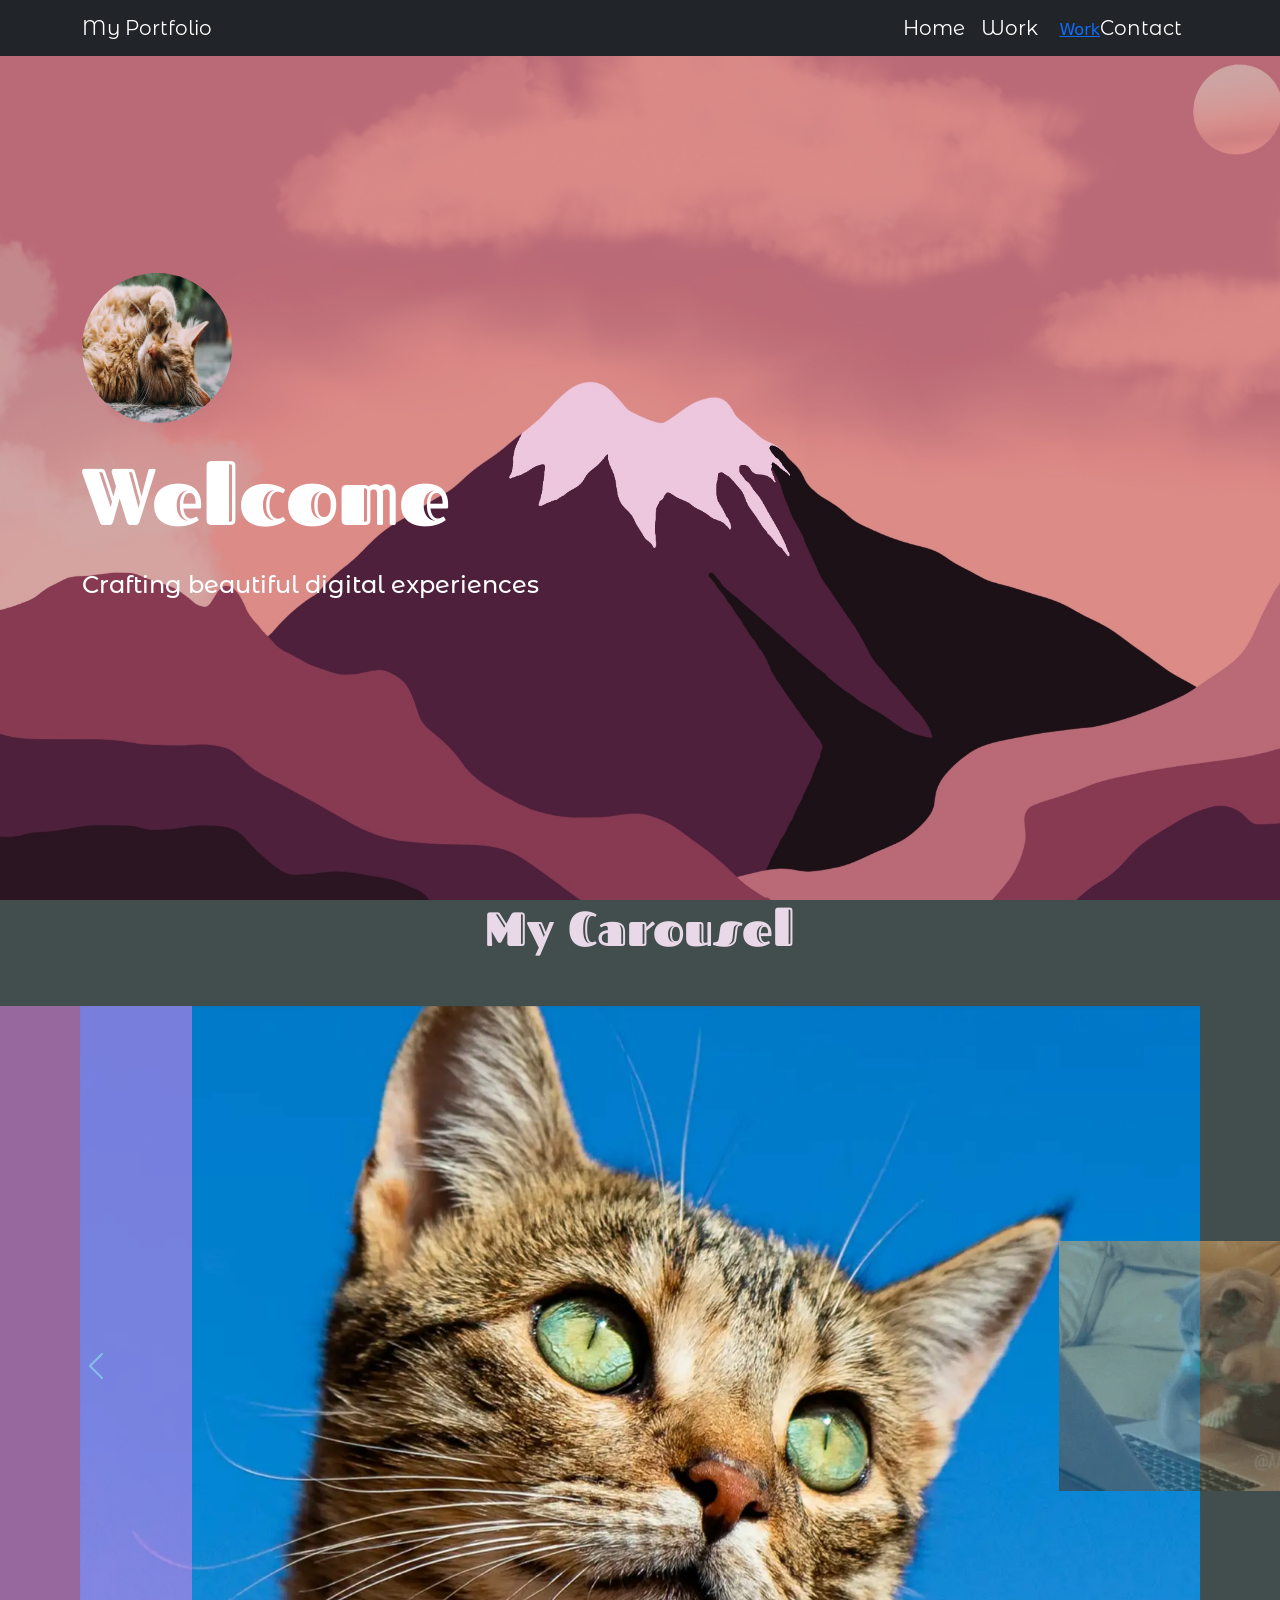
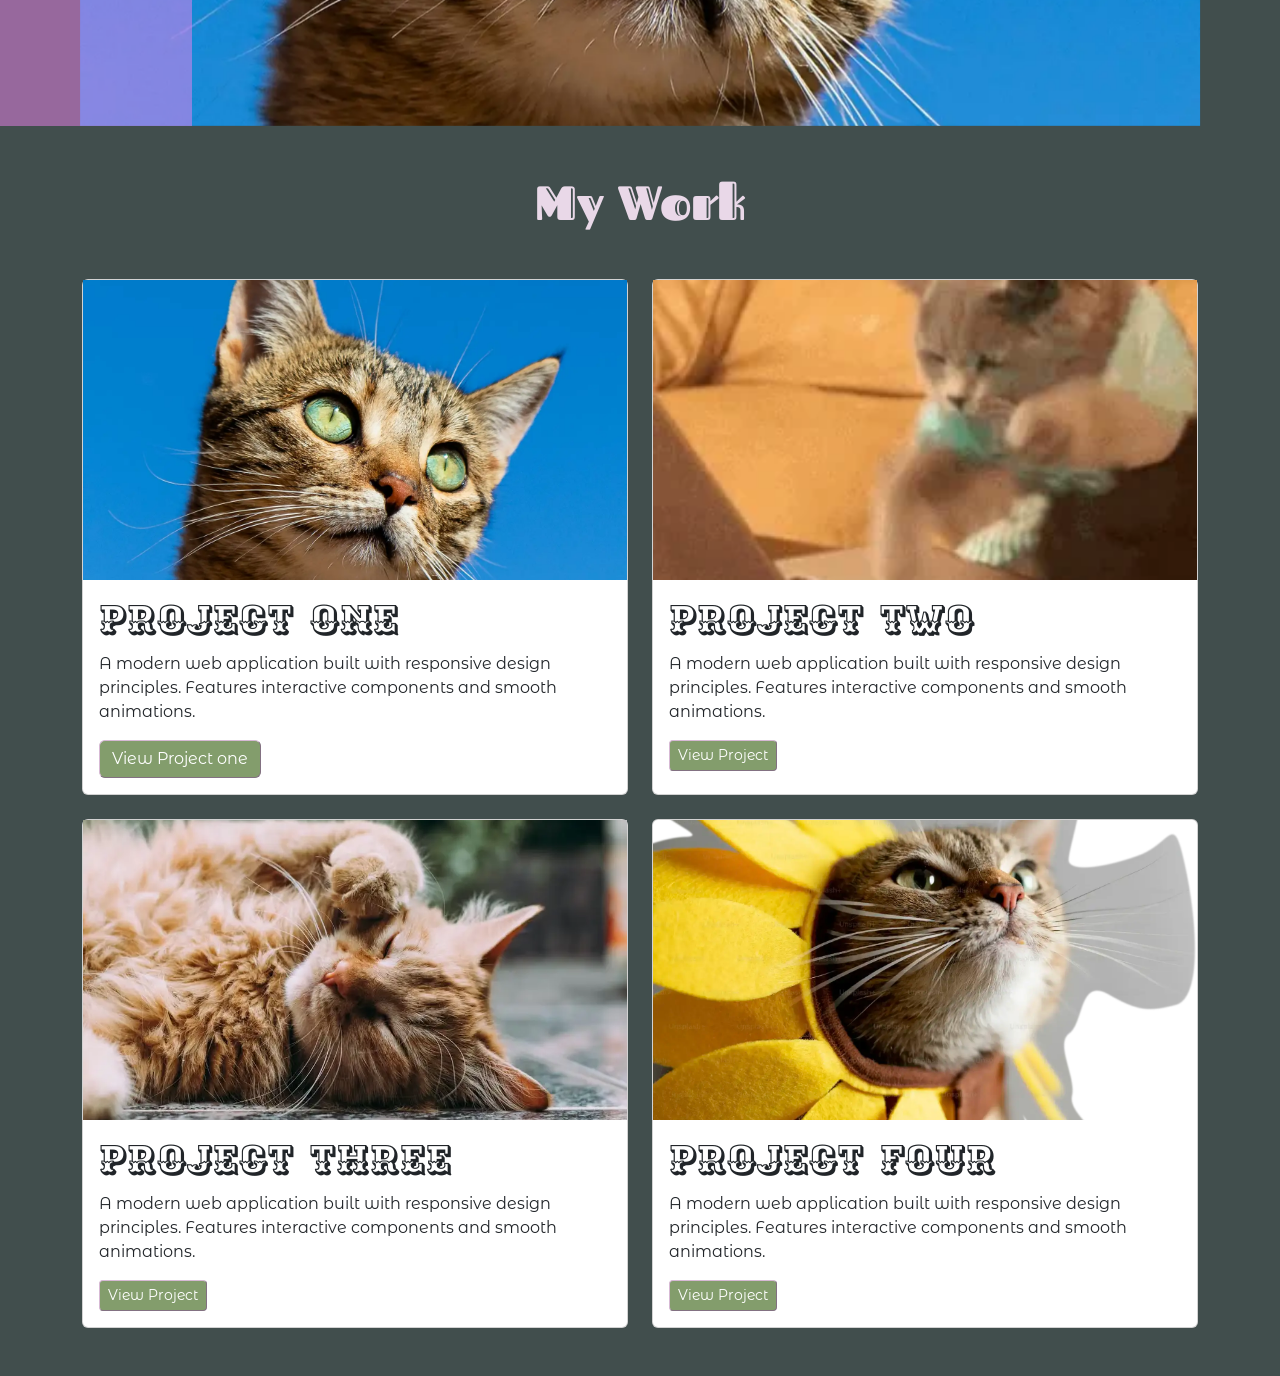
==== index.html @ eaf5d54d "rename index" ====
<!doctype html>
<html lang="en">
  <head>
    <link
      rel="stylesheet"
      href="https://cdnjs.cloudflare.com/ajax/libs/animate.css/4.1.1/animate.min.css"
    />

    <meta name="viewport" content="width=device-width, initial-scale=1" />

    <title>Ali Ross Portfolio</title>

    <link
      href="https://cdn.jsdelivr.net/npm/bootstrap@5.3.8/dist/css/bootstrap.min.css"
      rel="stylesheet"
      integrity="sha384-sRIl4kxILFvY47J16cr9ZwB07vP4J8+LH7qKQnuqkuIAvNWLzeN8tE5YBujZqJLB"
      crossorigin="anonymous"
    />

    <link href="./styles/style.css" rel="stylesheet" />
  </head>

  <body>
    <!-- Navigation -->
    <nav class="navbar navbar-expand-lg navbar-dark bg-dark fixed-top">
      <div class="container">
        <a class="navbar-brand" href="#">My Portfolio</a>
        <div class="collapse navbar-collapse" id="navbarNav">
          <ul class="navbar-nav ms-auto">
            <li class="nav-item">
              <a class="navbar-brand" href="#hero">Home</a>
            </li>
            <li class="nav-item">
              <a class="navbar-brand" href="#work">Work</a>
              <a href="work.html">Work</a>
            </li>
            <li class="nav-item">
              <a class="navbar-brand" href="#contact">Contact</a>
            </li>
          </ul>
        </div>
      </div>
    </nav>

    <!-- Hero Section -->
    <section id="hero" class="hero-section">
      <!-- <style>
        body {
          background-image: url("images/mtnmock.jpeg");
          background-size: 100% ;
          background-position: center;
          background-repeat: no-repeat;
        }
      </style> -->
      <div class="container h-100 d-flex align-items-center">
        <div class="text-right text-white">
               <img src="images/orangecat.webp" class="rounded-circle mb-4" width="150" height="150" />

          <h1 class="display-1 fw-bold mb-4">Welcome</h1>
          <p class="lead mb-4">Crafting beautiful digital experiences</p>
        </div>
      </div>
  
    </section>

    <section class="carousel" class="py-5>
<div class="container">
        <h2 class="text-center mb-5 display-5">My Carousel</h2>
        <div id="catCarousel" class="carousel slide">
    <div class="carousel-inner">
        <div class="carousel-item active">
            <img src="images/bluecat.webp">
        </div>
        <div class="carousel-item">
            <img src="images/catfriend.webp">
        </div>
        <div class="carousel-item">
            <img src="images/catkeyboard.webp">
        </div>
        <div class="carousel-item">
            <img src="images/sunflowercat.webp">
        </div>
        <div class="carousel-item">
            <img src="images/orangecat.webp">
        </div>
    </div>
    <button class="carousel-control-prev" type="button" data-bs-target="#catCarousel" data-bs-slide="prev">
        <span class="carousel-control-prev-icon" aria-hidden="true"></span>
    </button>
    <button class="carousel-control-next" type="button" data-bs-target="#catCarousel" data-bs-slide="next">
        <img src="images/catkeyboard.webp">
    </button>
</div>




</div>
    </section>

    <!-- Work Section -->
    <section id="work" class="py-5 sans-serif">
      <div class="container">
        <h2 class="text-center mb-5 display-5">My Work</h2>
        <div class="row g-4">
          <!-- Work 1 -->
          <div class="col-md-6">
            <div class="card h-100 work-card">
              <img src="images/bluecat.webp" />
              <div class="card-body">
                <h5 class="card-title">Project One</h5>
                <p class="card-text">
                  A modern web application built with responsive design
                  principles. Features interactive components and smooth
                  animations.
                </p>
                <button
                  type="button"
                  class="btn btn-primary"
                  data-bs-toggle="modal"
                  data-bs-target="#projoneDetails"
                >
                  View Project one
                </button>
              </div>
            </div>
          </div>

          <!-- Work 2 -->

          <div class="col-md-6">
            <div class="card h-100 work-card">
              <img src="images/catkeyboard.webp" />
              <div class="card-body">
                <h5 class="card-title">Project Two</h5>
                <p class="card-text">
                  A modern web application built with responsive design
                  principles. Features interactive components and smooth
                  animations.
                </p>
                <a href="#" class="btn btn-sm btn-primary">View Project</a>
              </div>
            </div>
          </div>

          <!-- Work 3 -->
          <div class="col-md-6">
            <div class="card h-100 work-card">
              <img src="images/orangecat.webp" />
              <div class="card-body">
                <h5 class="card-title">Project Three</h5>
                <p class="card-text">
                  A modern web application built with responsive design
                  principles. Features interactive components and smooth
                  animations.
                </p>
                <a href="#" class="btn btn-sm btn-primary">View Project</a>
              </div>
            </div>
          </div>

          <!-- Work 4 -->
          <div class="col-md-6">
            <div class="card h-100 work-card">
              <img src="images/sunflowercat.webp" />
              <div class="card-body">
                <h5 class="card-title">Project Four</h5>
                <p class="card-text">
                  A modern web application built with responsive design
                  principles. Features interactive components and smooth
                  animations.
                </p>
                <a href="#" class="btn btn-sm btn-primary">View Project</a>
              </div>
            </div>
          </div>
        </div>
      </div>

      <!-- Project One Details -->
      <div
        class="modal fade"
        id="projoneDetails"
        tabindex="-1"
        aria-labelledby="exampleModalLabel"
        aria-hidden="true"
      >
        <div class="modal-dialog modal-fullscreen">
          <div class="modal-content">
            <div class="modal-header">
              <h1 class="modal-title fs-5" id="exampleModalLabel">
                Modal title
              </h1>
              <button
                type="button"
                class="btn-close"
                data-bs-dismiss="modal"
                aria-label="Close"
              ></button>
            </div>
            <div class="modal-body">
              <div class="container">
                <div class="row">
                  <div class="col-md-3>"
                    <h2> Project one details page </h2>
                </div>
                <div class="col-md-9">
                  <img src="iamges/bluecat.webp">
                  </div>
                </div>
              </div>


            </div>
            <div class="modal-footer">
              <button
                type="button"
                class="btn btn-secondary"
                data-bs-dismiss="modal"
              >
                Close
              </button>
            </div>
          </div>
        </div>
      </div>
    </section>

    <script
      src="https://cdn.jsdelivr.net/npm/bootstrap@5.3.8/dist/js/bootstrap.bundle.min.js"
      integrity="sha384-FKyoEForCGlyvwx9Hj09JcYn3nv7wiPVlz7YYwJrWVcXK/BmnVDxM+D2scQbITxI"
      crossorigin="anonymous"
    ></script>
  </body>

</html>
---- styles/style.css ----
@import url("https://fonts.googleapis.com/css2?family=Ewert&display=swap");
@import url("https://fonts.googleapis.com/css2?family=Ewert&family=Fascinate+Inline&display=swap");
@import url("https://fonts.googleapis.com/css2?family=Chiron+GoRound+TC:wght@200..900&family=Ewert&family=Fascinate+Inline&display=swap");
@import url("https://fonts.googleapis.com/css2?family=Chiron+GoRound+TC:wght@200..900&family=Ewert&family=Fascinate+Inline&family=Montserrat+Alternates:ital,wght@0,100;0,200;0,300;0,400;0,500;0,600;0,700;0,800;0,900;1,100;1,200;1,300;1,400;1,500;1,600;1,700;1,800;1,900&display=swap");

/*#4D4861 #605770 #9E7682 #EBF2FA ; 1 white, 2 purple, 1 orange */
/* #343E3D #6F8576 #C6E7D2 #ADA7C9 #D7B9D5 ; 3 green d->l and 2 lilac  #d2b1d0*/

:root {
  --bg-color: #414e4d;
  --text-color: #e9d8e8;
  --highlight-color-one: #839d6c;
  --highlight-color-two: #414e4d;
  --highlight-color-three: #212830;
}

body {
  background-color: var(--bg-color);
  color: var(--text-color);

  /* background-image: url("../images/mtnmock.jpeg"); */
  background-size: 100%;
  background-position: center;
  background-repeat: no-repeat;
}

.navbar-brand {
  font-family: "Montserrat Alternates", sans-serif;
  font-weight: 400;
  font-style: normal;
}

html {
  scroll-behavior: smooth;
}

/* Hero Section */
.hero-section {
  background-image: url("../images/mtnmock.jpeg");

  background-size: cover;
  background-position: center;

  height: 100vh;
  display: flex;
  align-items: right;
  justify-content: flex-start;
  color: black;
}

.hero-section h1 {
  font-weight: 700;
  font-family: "Fascinate Inline", system-ui;
}

h3,
h4,
h5 {
  font-family: "Ewert", cursive;
}

.hero-section .lead {
  font-size: 1.5rem;
  font-family: "Montserrat Alternates", sans-serif;
  font-weight: 500;
  font-style: normal;
}

.carousel-inner img {
  width: 100%;
  aspect-ratio: 16/9;
  object-fit: cover;
  padding-right: 5em;
  padding-left: 5em;
}
.carousel-control-prev {
  background-color: violet;
}

/* Work section */
h2 {
  color: (var(--text-color));
  font-family: "Fascinate Inline", system-ui;
  font-weight: 700;
}
.work-card img {
  height: 300px;
  object-fit: cover;
  border-radius: 0;
}
.work-card {
  font-family: "Montserrat Alternates", sans-serif;
  font-weight: 400;
  font-style: normal;
}
.card-title {
  font-size: 2.5rem;
}

.btn {
  background-color: var(--highlight-color-one);
  border-style: outset;
  border-color: #d7b9d5;
}

.btn:hover {
  background-color: var(--bg-color);
  color: var(--text-color);
}

.modal-body img {
  width: 100%;
}

.parallax {
  height: 100vh;
  width: 100%;
  background-image: url("../images/mtnmock.jpeg");
  background-repeat: no-repeat;
  background-size: cover;
  background-position: center;
  display: flex;
  justify-content: center;
  align-items: center;
  background-attachment: fixed;
  scroll-snap-align: start;
}

.parallax:nth-child(2) {
  background-image: url("../images/mtn2.jpg");
}
.parallax:nth-child(3) {
  background-image: url("../images/mtnmock.jpeg");
}

.content {
  color: var(--text-color);
  font-family: "Fascinate Inline", system-ui;
  font-size: 3rem;
  font-weight: 700;
  text-align: center;
}
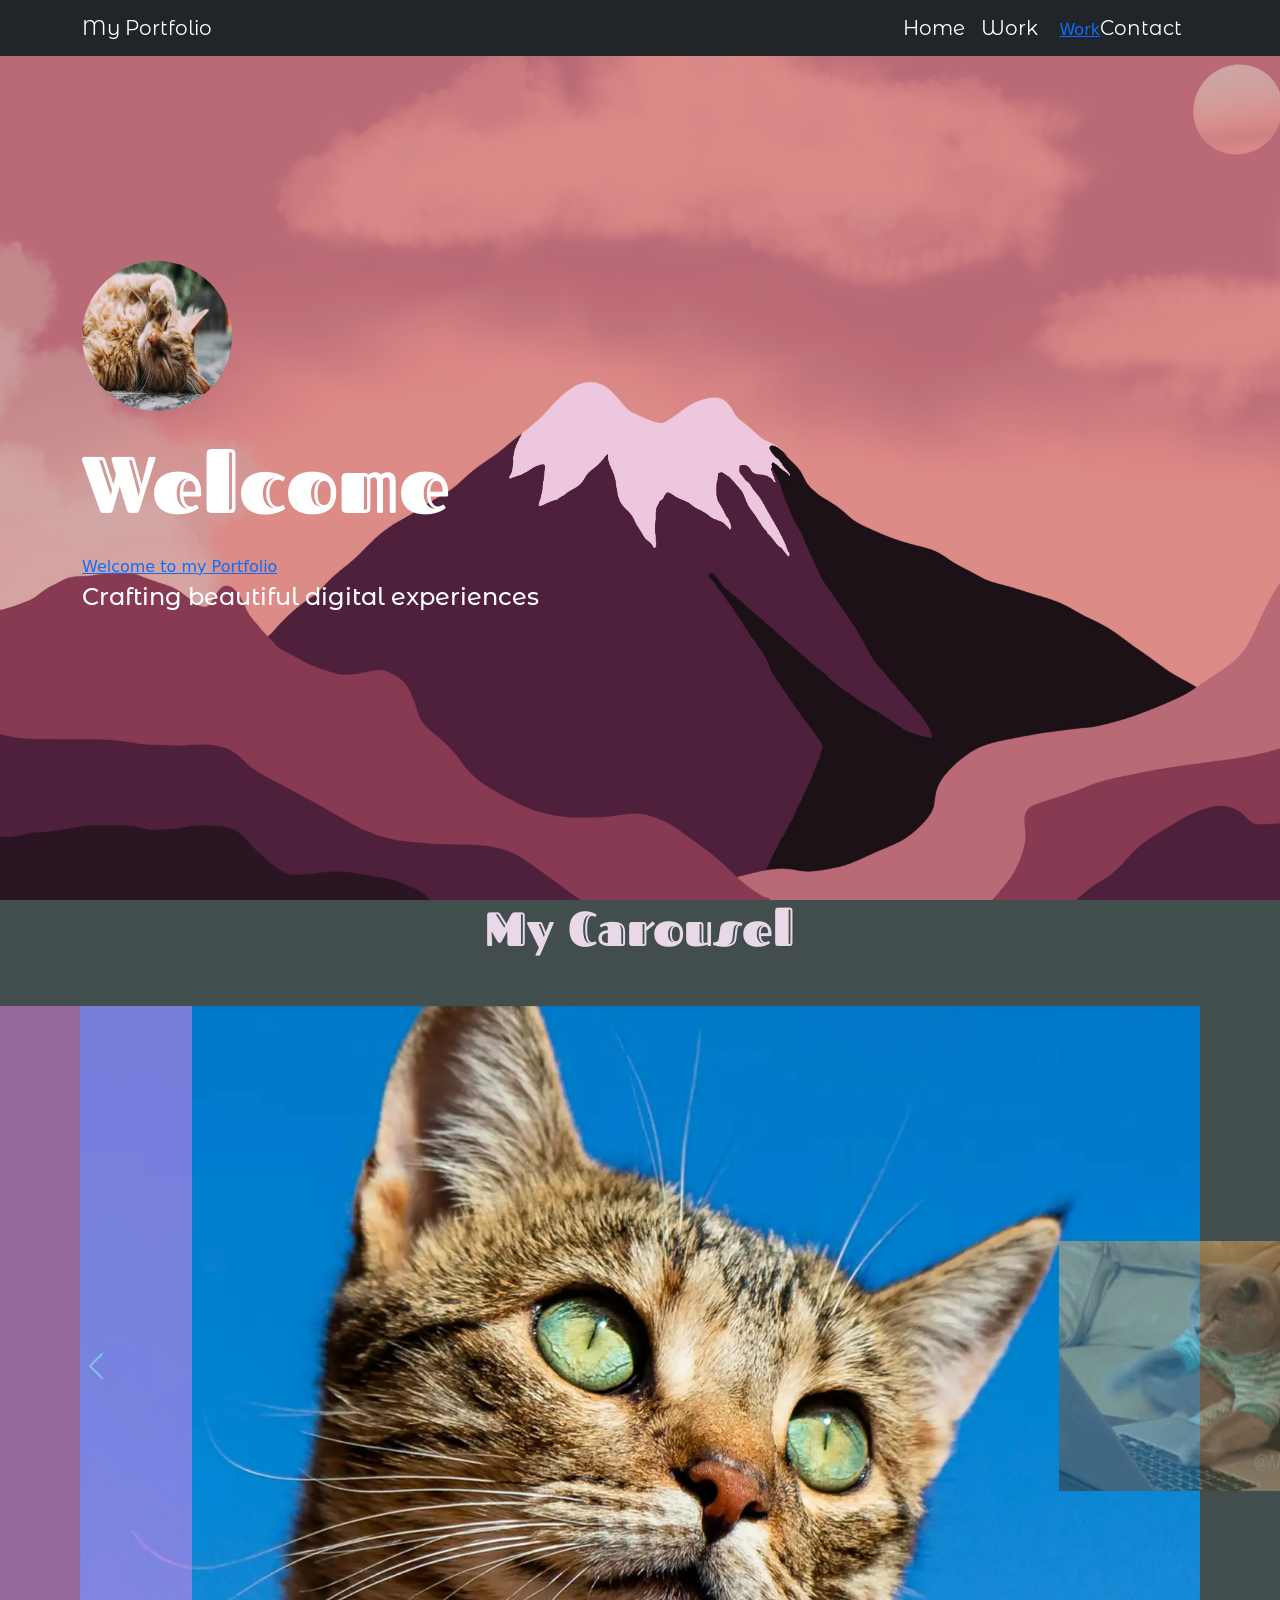
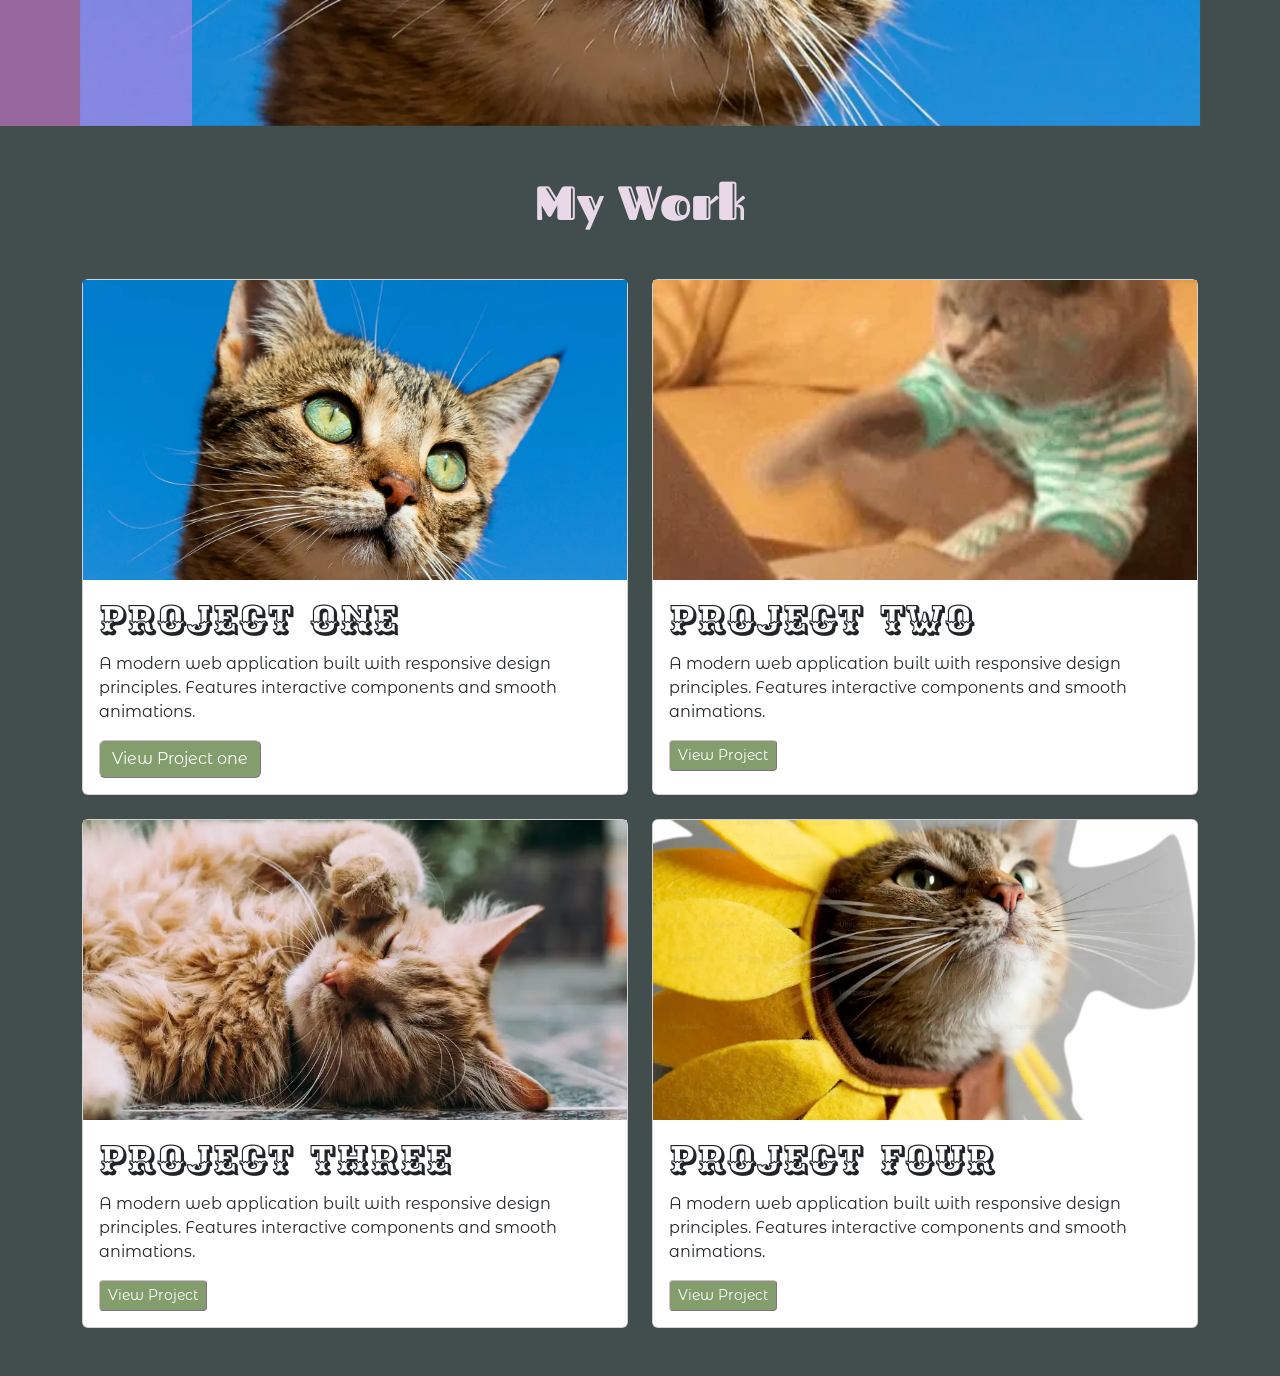
==== commit a3950c7d: "added example link page" ====
--- a/index.html
+++ b/index.html
@@ -57,6 +57,7 @@
                <img src="images/orangecat.webp" class="rounded-circle mb-4" width="150" height="150" />
 
           <h1 class="display-1 fw-bold mb-4">Welcome</h1>
+          <a href="examplelink.html"> Welcome to my Portfolio</a>
           <p class="lead mb-4">Crafting beautiful digital experiences</p>
         </div>
       </div>
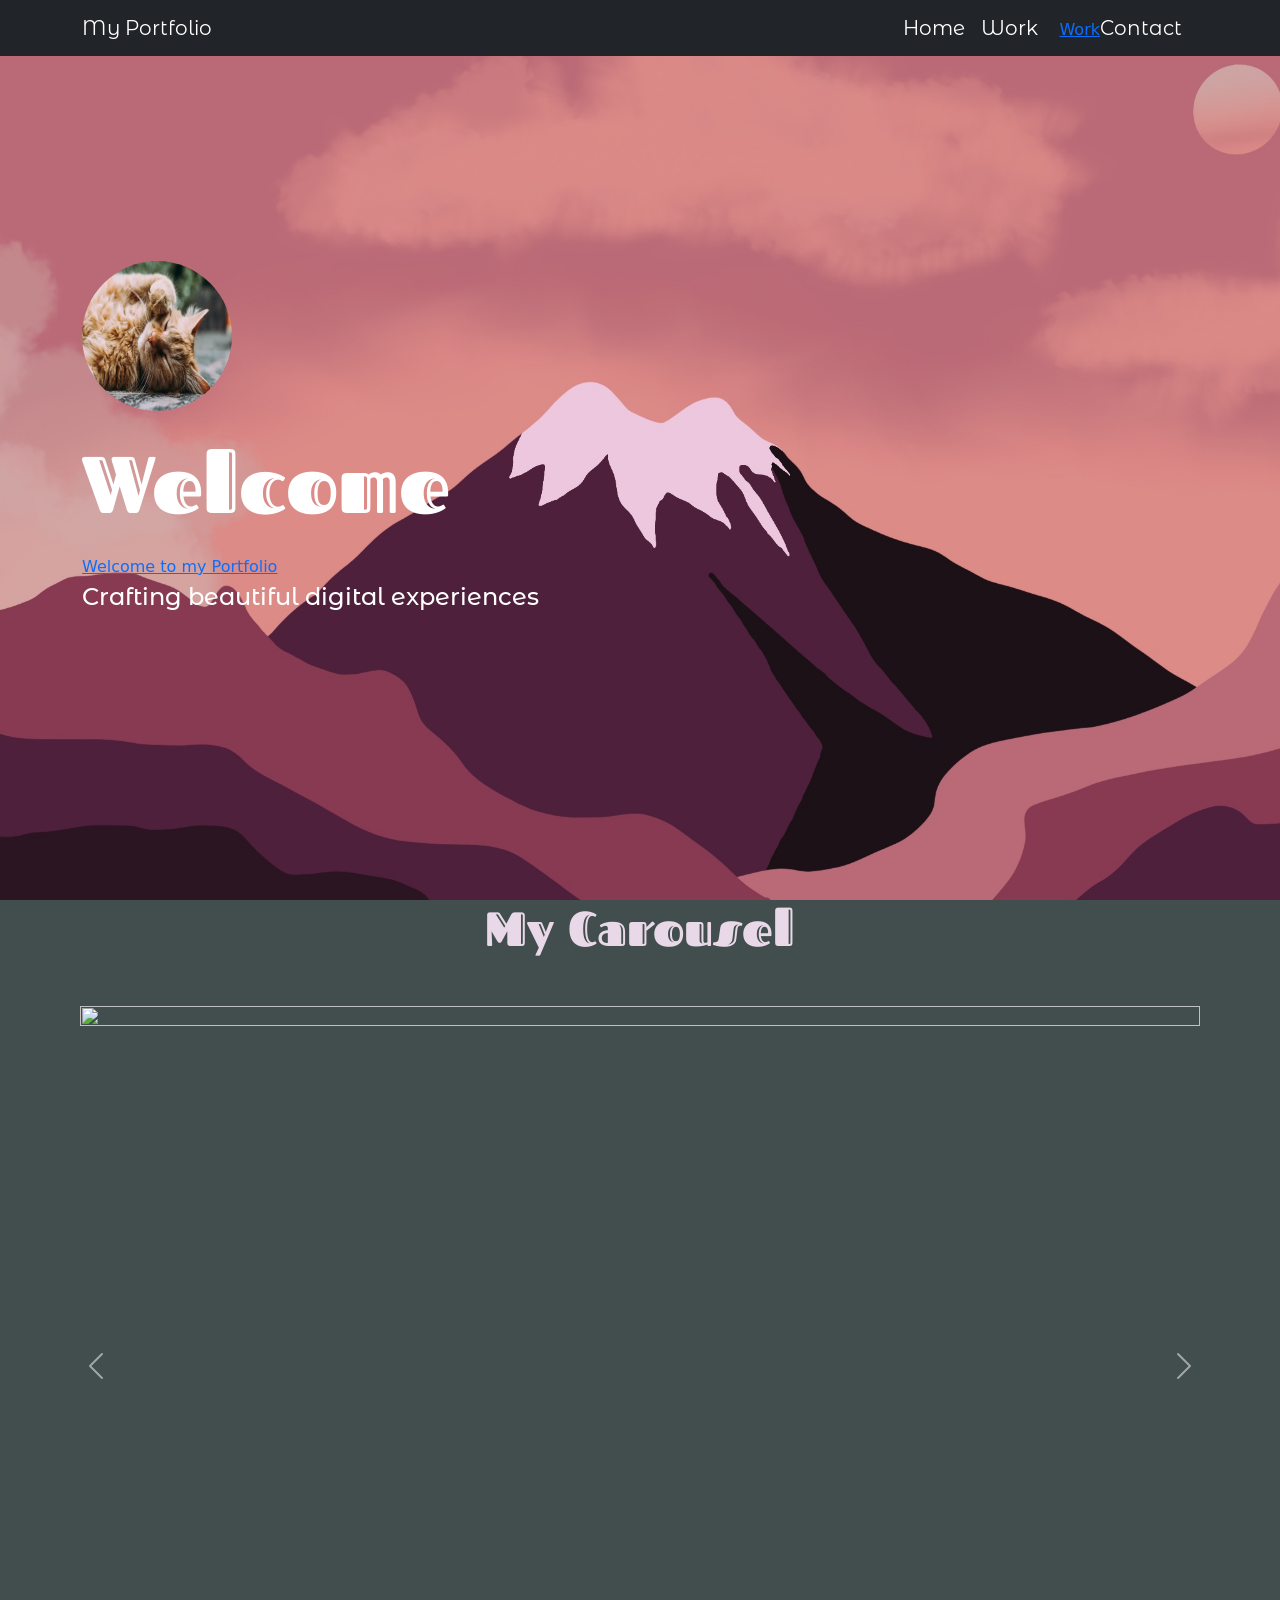
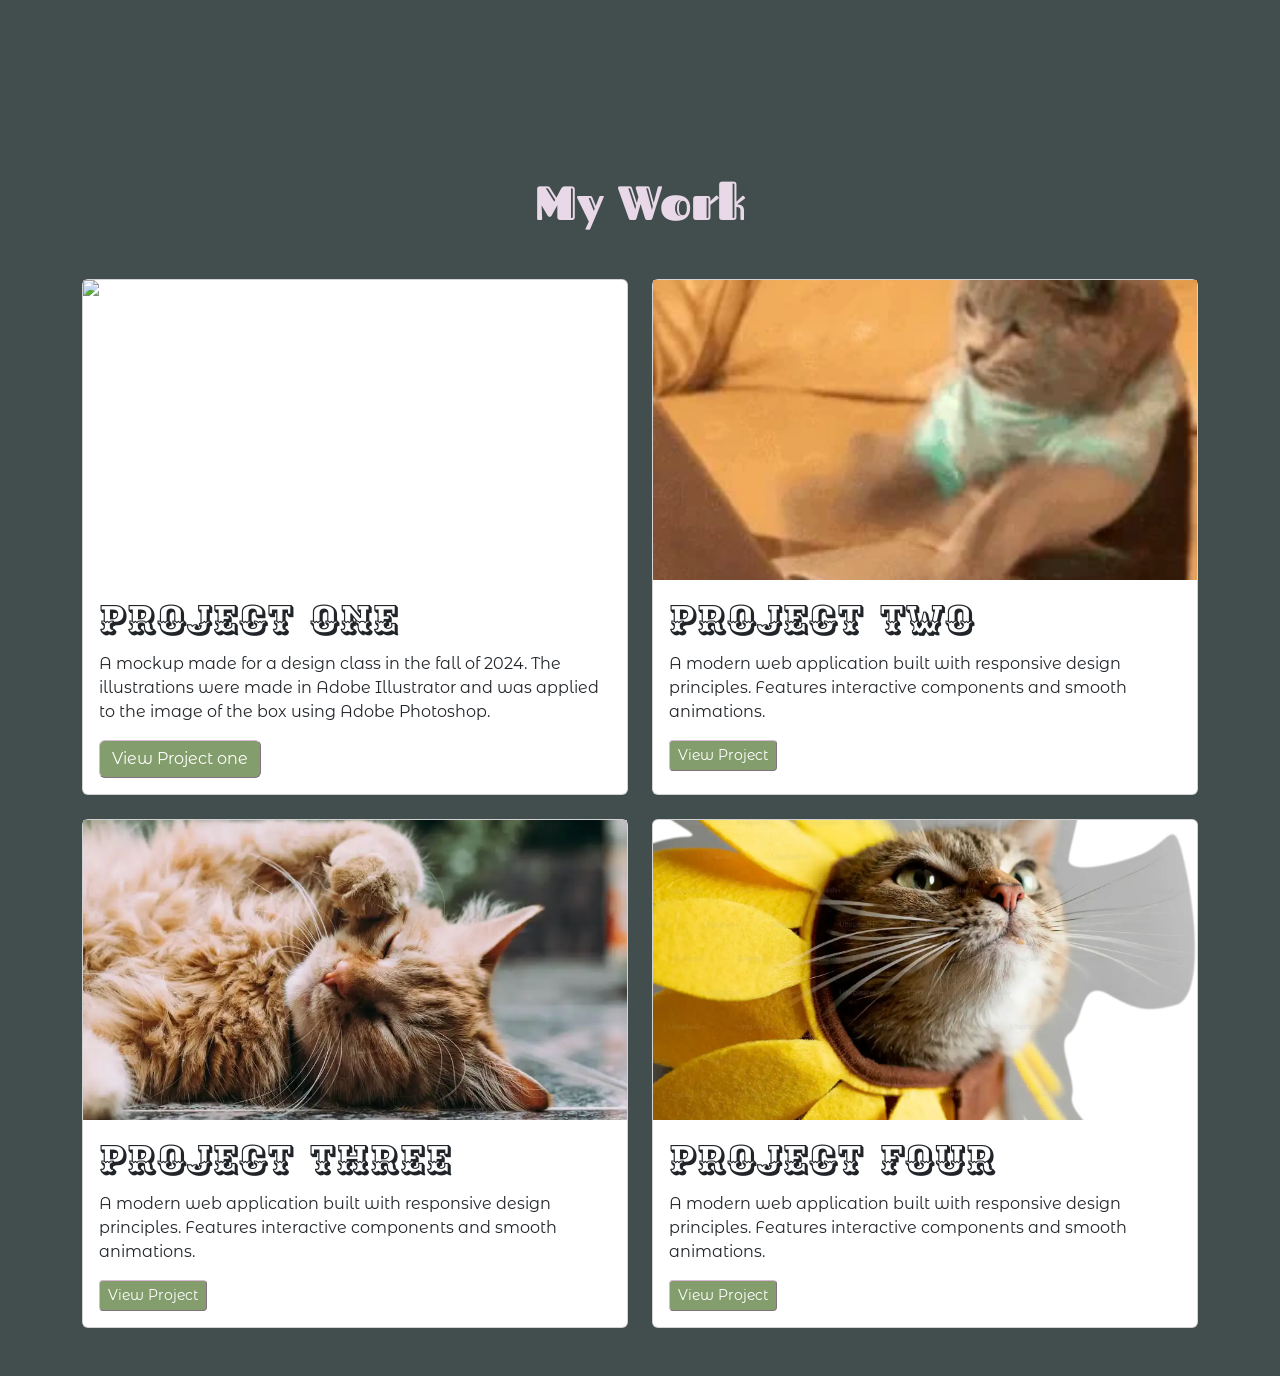
==== commit 148d1666: "added images ico, my work + description" ====
--- a/index.html
+++ b/index.html
@@ -9,6 +9,13 @@
     <meta name="viewport" content="width=device-width, initial-scale=1" />
 
     <title>Ali Ross Portfolio</title>
+    <!-- Descriptions should be between 120-160 characters. It should have some keywords that describe you and your work. Unlike the title, this description can be the same across all portfolio site pages. If you like, you can also adjust to each individual page. -->
+    <meta name="description" content="A content creator .............">
+    <!-- image that pops up when your share -->
+    <meta property="og:image" content="https://aliross20.github.io/images/bluecat.webp">
+    <!-- image that is on the tab (.ico) -->
+    <link rel="icon" href="images/mountain_1.png" type="image/x-icon">
+  
 
     <link
       href="https://cdn.jsdelivr.net/npm/bootstrap@5.3.8/dist/css/bootstrap.min.css"
@@ -67,10 +74,10 @@
     <section class="carousel" class="py-5>
 <div class="container">
         <h2 class="text-center mb-5 display-5">My Carousel</h2>
-        <div id="catCarousel" class="carousel slide">
+        <div id="myCarousel" class="carousel slide">
     <div class="carousel-inner">
         <div class="carousel-item active">
-            <img src="images/bluecat.webp">
+            <img src="images/ProductBox.png">
         </div>
         <div class="carousel-item">
             <img src="images/catfriend.webp">
@@ -85,11 +92,11 @@
             <img src="images/orangecat.webp">
         </div>
     </div>
-    <button class="carousel-control-prev" type="button" data-bs-target="#catCarousel" data-bs-slide="prev">
+    <button class="carousel-control-prev" type="button" data-bs-target="#myCarousel" data-bs-slide="prev">
         <span class="carousel-control-prev-icon" aria-hidden="true"></span>
     </button>
-    <button class="carousel-control-next" type="button" data-bs-target="#catCarousel" data-bs-slide="next">
-        <img src="images/catkeyboard.webp">
+    <button class="carousel-control-next" type="button" data-bs-target="#myCarousel" data-bs-slide="next">
+        <span class="carousel-control-next-icon" aria-hidden="true"></span>
     </button>
 </div>
 
@@ -107,13 +114,11 @@
           <!-- Work 1 -->
           <div class="col-md-6">
             <div class="card h-100 work-card">
-              <img src="images/bluecat.webp" />
+              <img src="images/ProductBox.png" />
               <div class="card-body">
                 <h5 class="card-title">Project One</h5>
                 <p class="card-text">
-                  A modern web application built with responsive design
-                  principles. Features interactive components and smooth
-                  animations.
+                 A mockup made for a design class in the fall of 2024. The illustrations were made in Adobe Illustrator and was applied to the image of the box using Adobe Photoshop.
                 </p>
                 <button
                   type="button"
@@ -233,5 +238,10 @@
       crossorigin="anonymous"
     ></script>
   </body>
+   <footer>
+	<div class="container-fluid">
+		<!-- footer content goes in here -->
+	</div>
+</footer>
 
 </html>
--- a/styles/style.css
+++ b/styles/style.css
@@ -66,6 +66,7 @@
   font-style: normal;
 }
 
+/* Carousel */
 .carousel-inner img {
   width: 100%;
   aspect-ratio: 16/9;
@@ -74,7 +75,7 @@
   padding-left: 5em;
 }
 .carousel-control-prev {
-  background-color: violet;
+  color: #839d6c;
 }
 
 /* Work section */
@@ -112,6 +113,7 @@
   width: 100%;
 }
 
+/* parallax attempt (work page) */
 .parallax {
   height: 100vh;
   width: 100%;
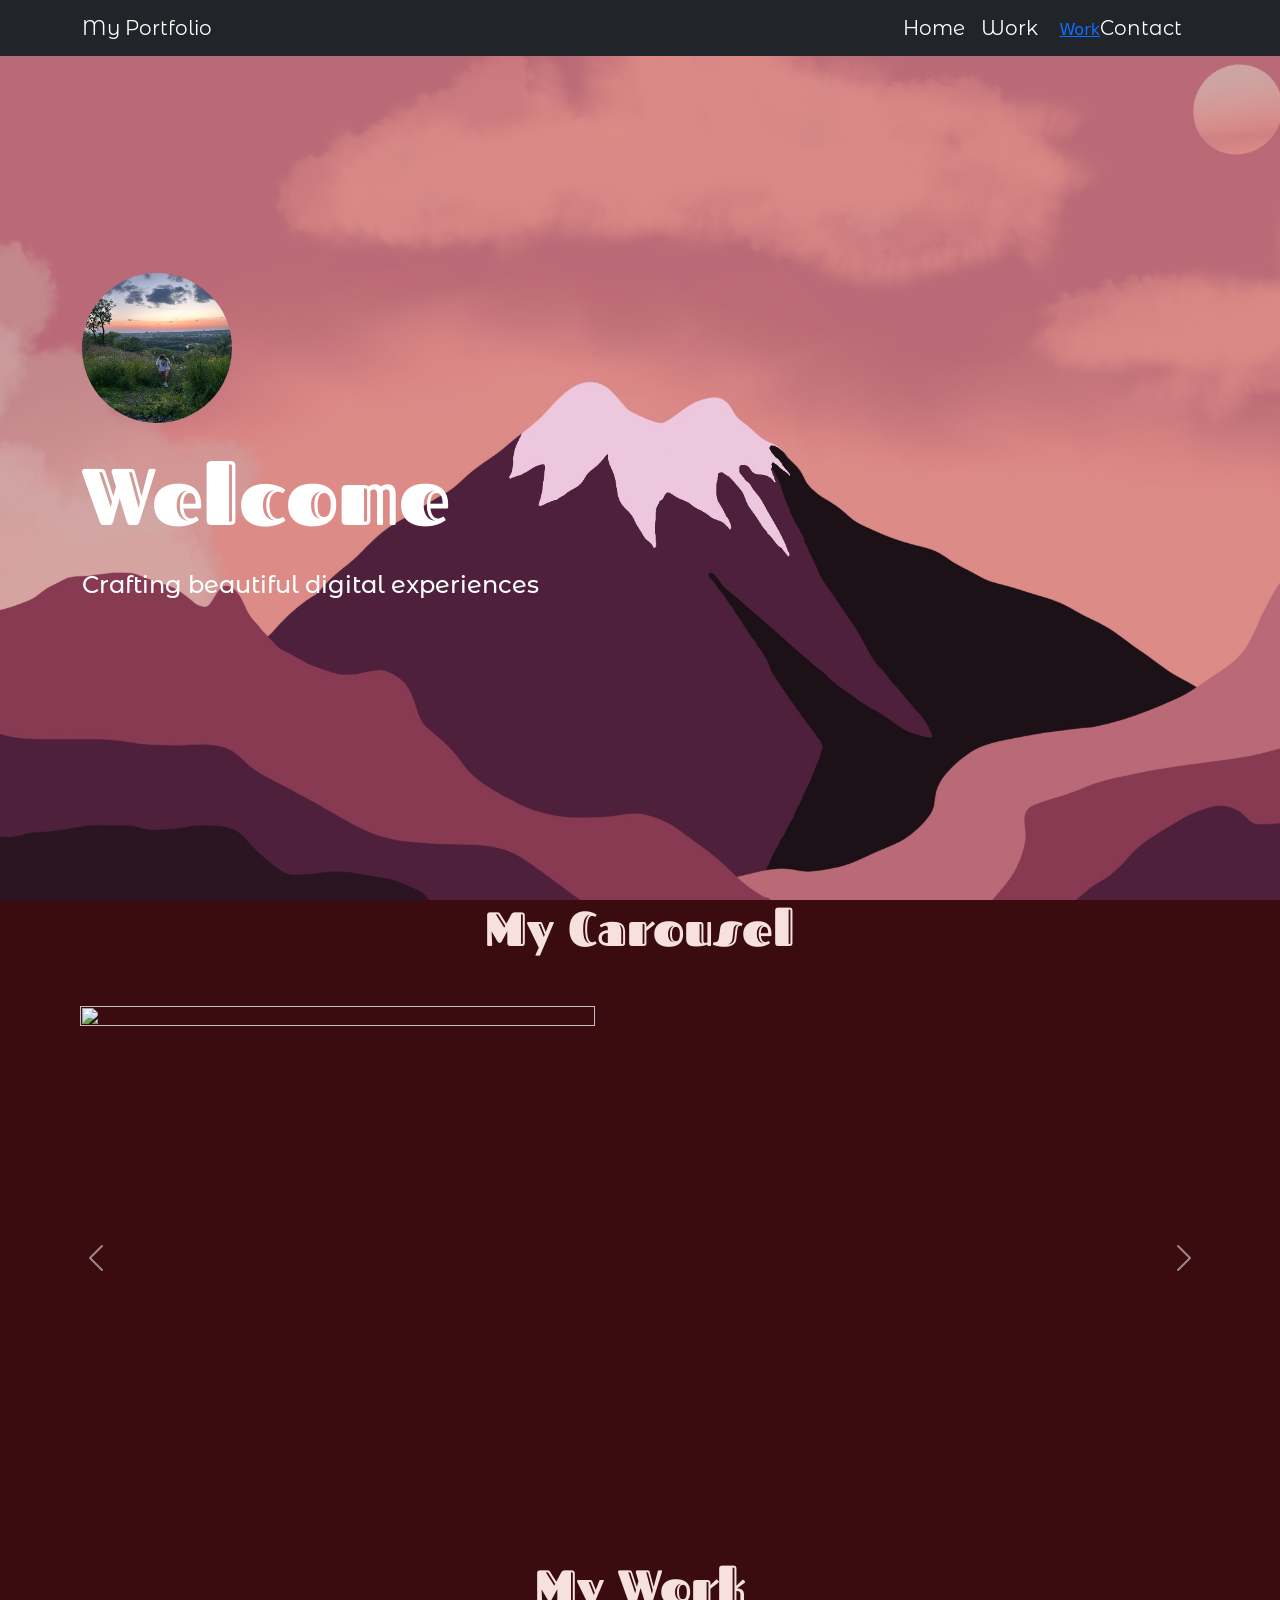
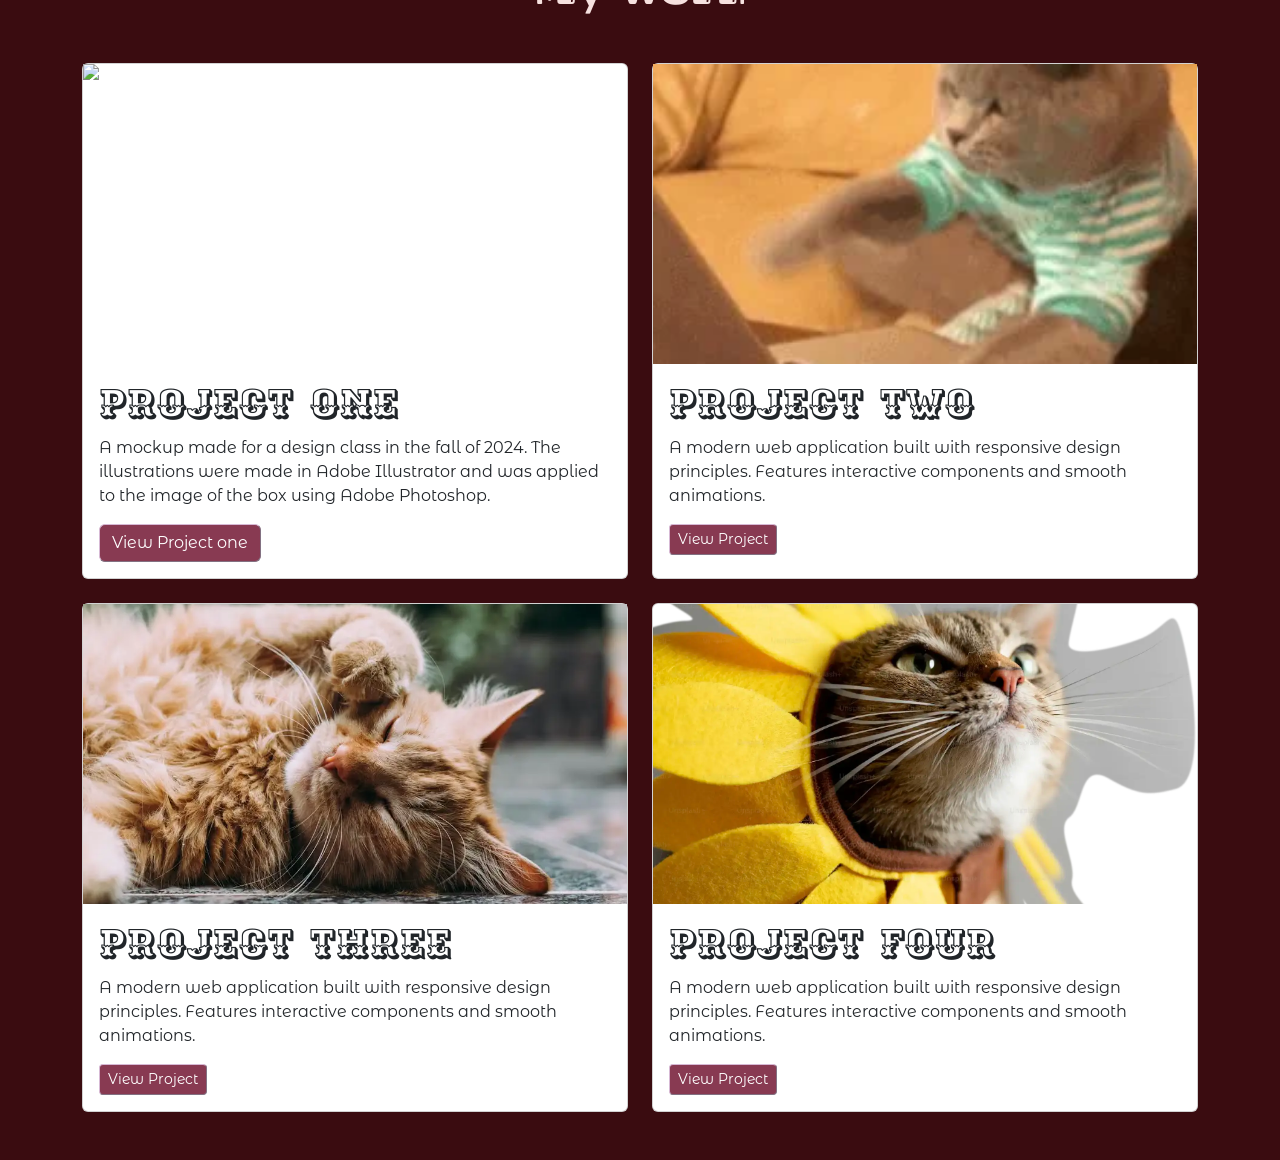
==== commit 1c8b9065: "image updates" ====
--- a/index.html
+++ b/index.html
@@ -12,9 +12,9 @@
     <!-- Descriptions should be between 120-160 characters. It should have some keywords that describe you and your work. Unlike the title, this description can be the same across all portfolio site pages. If you like, you can also adjust to each individual page. -->
     <meta name="description" content="A content creator .............">
     <!-- image that pops up when your share -->
-    <meta property="og:image" content="https://aliross20.github.io/images/bluecat.webp">
+    <meta property="og:image" content="https://aliross20.github.io/images/mtnmock.jpeg">
     <!-- image that is on the tab (.ico) -->
-    <link rel="icon" href="images/mountain_1.png" type="image/x-icon">
+    <link rel="icon" href="images/mountain-logo.png" type="image/x-icon">
   
 
     <link
@@ -28,7 +28,7 @@
   </head>
 
   <body>
-    <!-- Navigation -->
+                                                  <!-- Navigation -->
     <nav class="navbar navbar-expand-lg navbar-dark bg-dark fixed-top">
       <div class="container">
         <a class="navbar-brand" href="#">My Portfolio</a>
@@ -49,28 +49,24 @@
       </div>
     </nav>
 
-    <!-- Hero Section -->
+                                                  <!-- Hero Section -->
     <section id="hero" class="hero-section">
-      <!-- <style>
-        body {
-          background-image: url("images/mtnmock.jpeg");
-          background-size: 100% ;
-          background-position: center;
-          background-repeat: no-repeat;
-        }
-      </style> -->
+
+
       <div class="container h-100 d-flex align-items-center">
         <div class="text-right text-white">
-               <img src="images/orangecat.webp" class="rounded-circle mb-4" width="150" height="150" />
+               <img src="images/me1.JPG" class="rounded-circle mb-4" width="150" height="150" />
 
           <h1 class="display-1 fw-bold mb-4">Welcome</h1>
-          <a href="examplelink.html"> Welcome to my Portfolio</a>
+          <!-- <a href="examplelink.html"> Welcome to my Portfolio</a> -->
           <p class="lead mb-4">Crafting beautiful digital experiences</p>
         </div>
       </div>
   
     </section>
 
+
+                                                   <!-- Carousel -->
     <section class="carousel" class="py-5>
 <div class="container">
         <h2 class="text-center mb-5 display-5">My Carousel</h2>
@@ -99,14 +95,12 @@
         <span class="carousel-control-next-icon" aria-hidden="true"></span>
     </button>
 </div>
-
-
-
-
 </div>
     </section>
 
-    <!-- Work Section -->
+
+
+                                                  <!-- Work Section -->
     <section id="work" class="py-5 sans-serif">
       <div class="container">
         <h2 class="text-center mb-5 display-5">My Work</h2>
@@ -132,7 +126,7 @@
             </div>
           </div>
 
-          <!-- Work 2 -->
+                                                  <!-- Work 2 -->
 
           <div class="col-md-6">
             <div class="card h-100 work-card">
@@ -149,7 +143,7 @@
             </div>
           </div>
 
-          <!-- Work 3 -->
+                                                  <!-- Work 3 -->
           <div class="col-md-6">
             <div class="card h-100 work-card">
               <img src="images/orangecat.webp" />
@@ -165,7 +159,7 @@
             </div>
           </div>
 
-          <!-- Work 4 -->
+                                                  <!-- Work 4 -->
           <div class="col-md-6">
             <div class="card h-100 work-card">
               <img src="images/sunflowercat.webp" />
@@ -183,7 +177,7 @@
         </div>
       </div>
 
-      <!-- Project One Details -->
+                                                  <!-- Project One Details -->
       <div
         class="modal fade"
         id="projoneDetails"
@@ -240,7 +234,7 @@
   </body>
    <footer>
 	<div class="container-fluid">
-		<!-- footer content goes in here -->
+		                                              <!-- footer content goes in here -->
 	</div>
 </footer>
 
--- a/styles/style.css
+++ b/styles/style.css
@@ -7,11 +7,11 @@
 /* #343E3D #6F8576 #C6E7D2 #ADA7C9 #D7B9D5 ; 3 green d->l and 2 lilac  #d2b1d0*/
 
 :root {
-  --bg-color: #414e4d;
-  --text-color: #e9d8e8;
-  --highlight-color-one: #839d6c;
-  --highlight-color-two: #414e4d;
-  --highlight-color-three: #212830;
+  --bg-color: #3a0c10;
+  --text-color: #f6e1df;
+  --highlight-color-one: #883a52;
+  --highlight-color-two: #ba6a76;
+  --highlight-color-three: #4f203b;
 }
 
 body {
@@ -68,7 +68,7 @@
 
 /* Carousel */
 .carousel-inner img {
-  width: 100%;
+  width: 70%;
   aspect-ratio: 16/9;
   object-fit: cover;
   padding-right: 5em;
@@ -127,7 +127,9 @@
   background-attachment: fixed;
   scroll-snap-align: start;
 }
-
+.parallax h1 {
+  color: #3a0c10;
+}
 .parallax:nth-child(2) {
   background-image: url("../images/mtn2.jpg");
 }
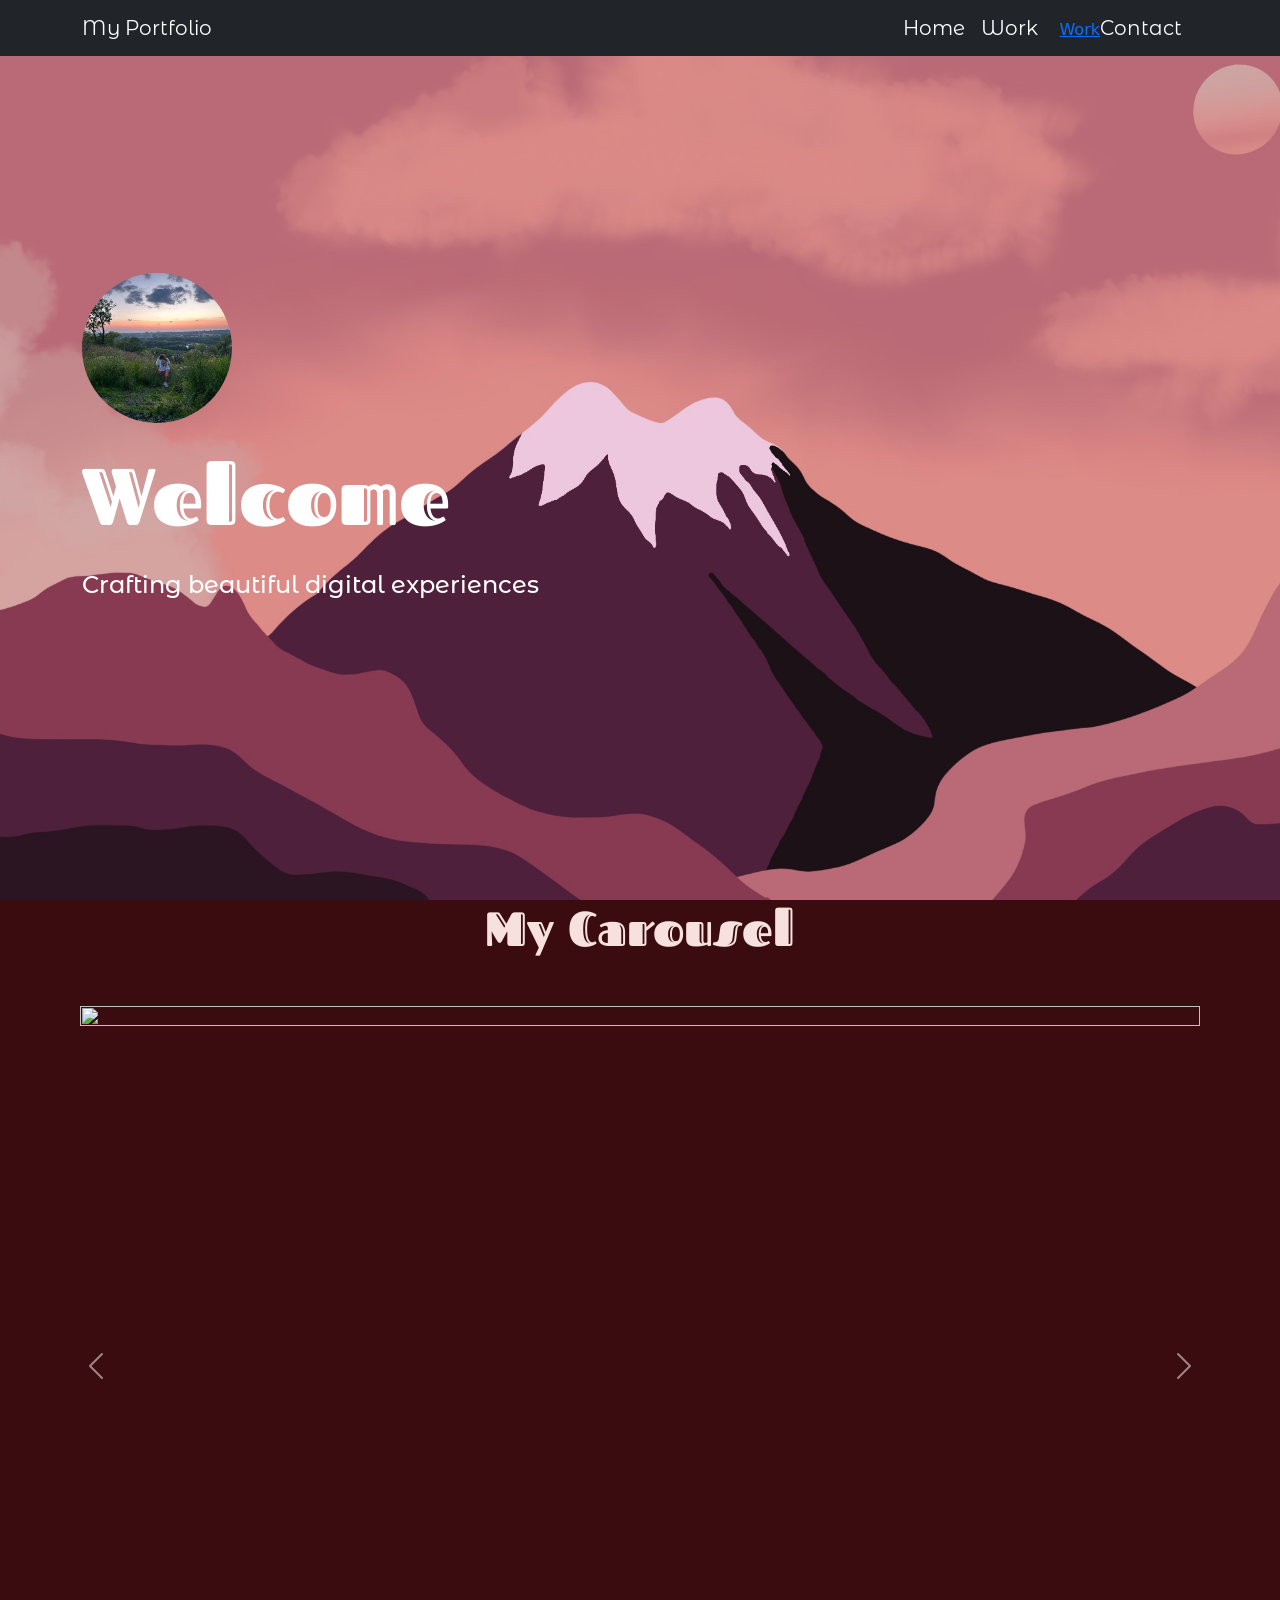
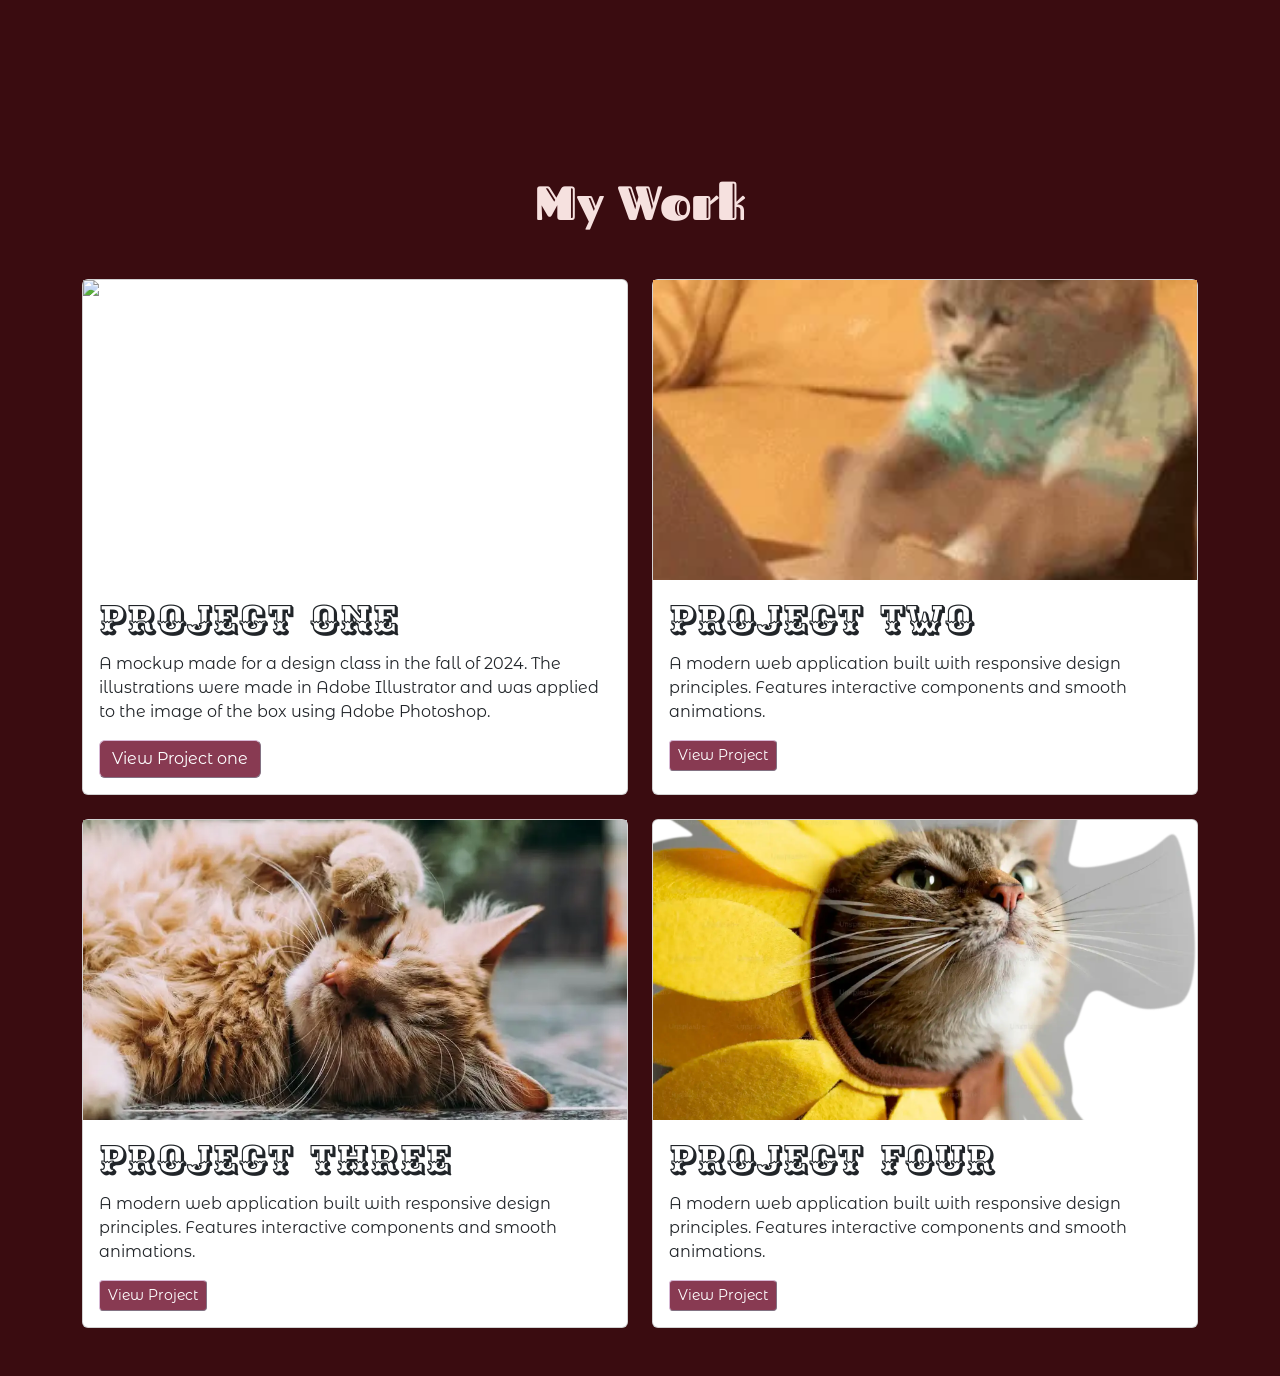
==== commit f7c6b178: "fixed carousel size" ====
--- a/index.html
+++ b/index.html
@@ -55,7 +55,7 @@
 
       <div class="container h-100 d-flex align-items-center">
         <div class="text-right text-white">
-               <img src="images/me1.JPG" class="rounded-circle mb-4" width="150" height="150" />
+               <img src="images/me1.JPG" class="rounded-circle mb-4" width="150" height="150" /> 
 
           <h1 class="display-1 fw-bold mb-4">Welcome</h1>
           <!-- <a href="examplelink.html"> Welcome to my Portfolio</a> -->
@@ -105,7 +105,9 @@
       <div class="container">
         <h2 class="text-center mb-5 display-5">My Work</h2>
         <div class="row g-4">
-          <!-- Work 1 -->
+
+
+                                                  <!-- Work 1 -->
           <div class="col-md-6">
             <div class="card h-100 work-card">
               <img src="images/ProductBox.png" />
--- a/styles/style.css
+++ b/styles/style.css
@@ -67,8 +67,9 @@
 }
 
 /* Carousel */
+
 .carousel-inner img {
-  width: 70%;
+  width: 100%;
   aspect-ratio: 16/9;
   object-fit: cover;
   padding-right: 5em;
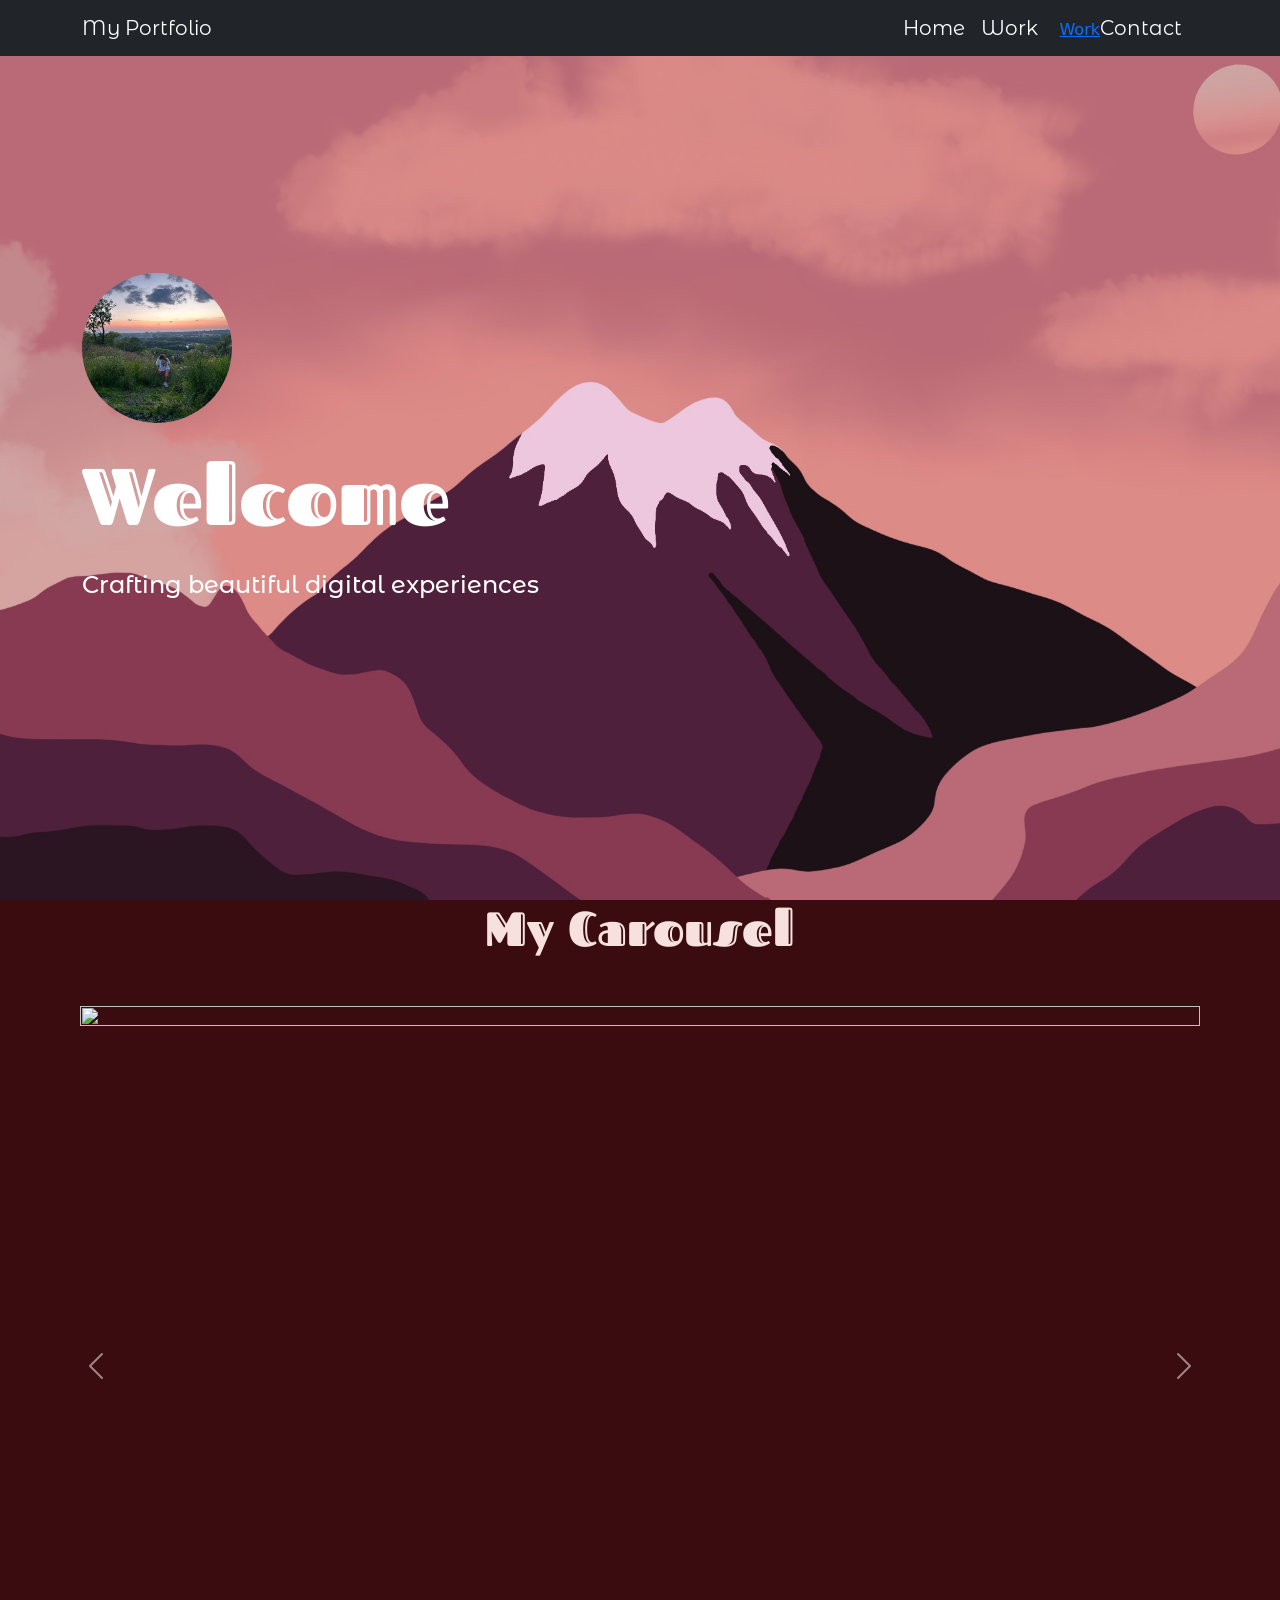
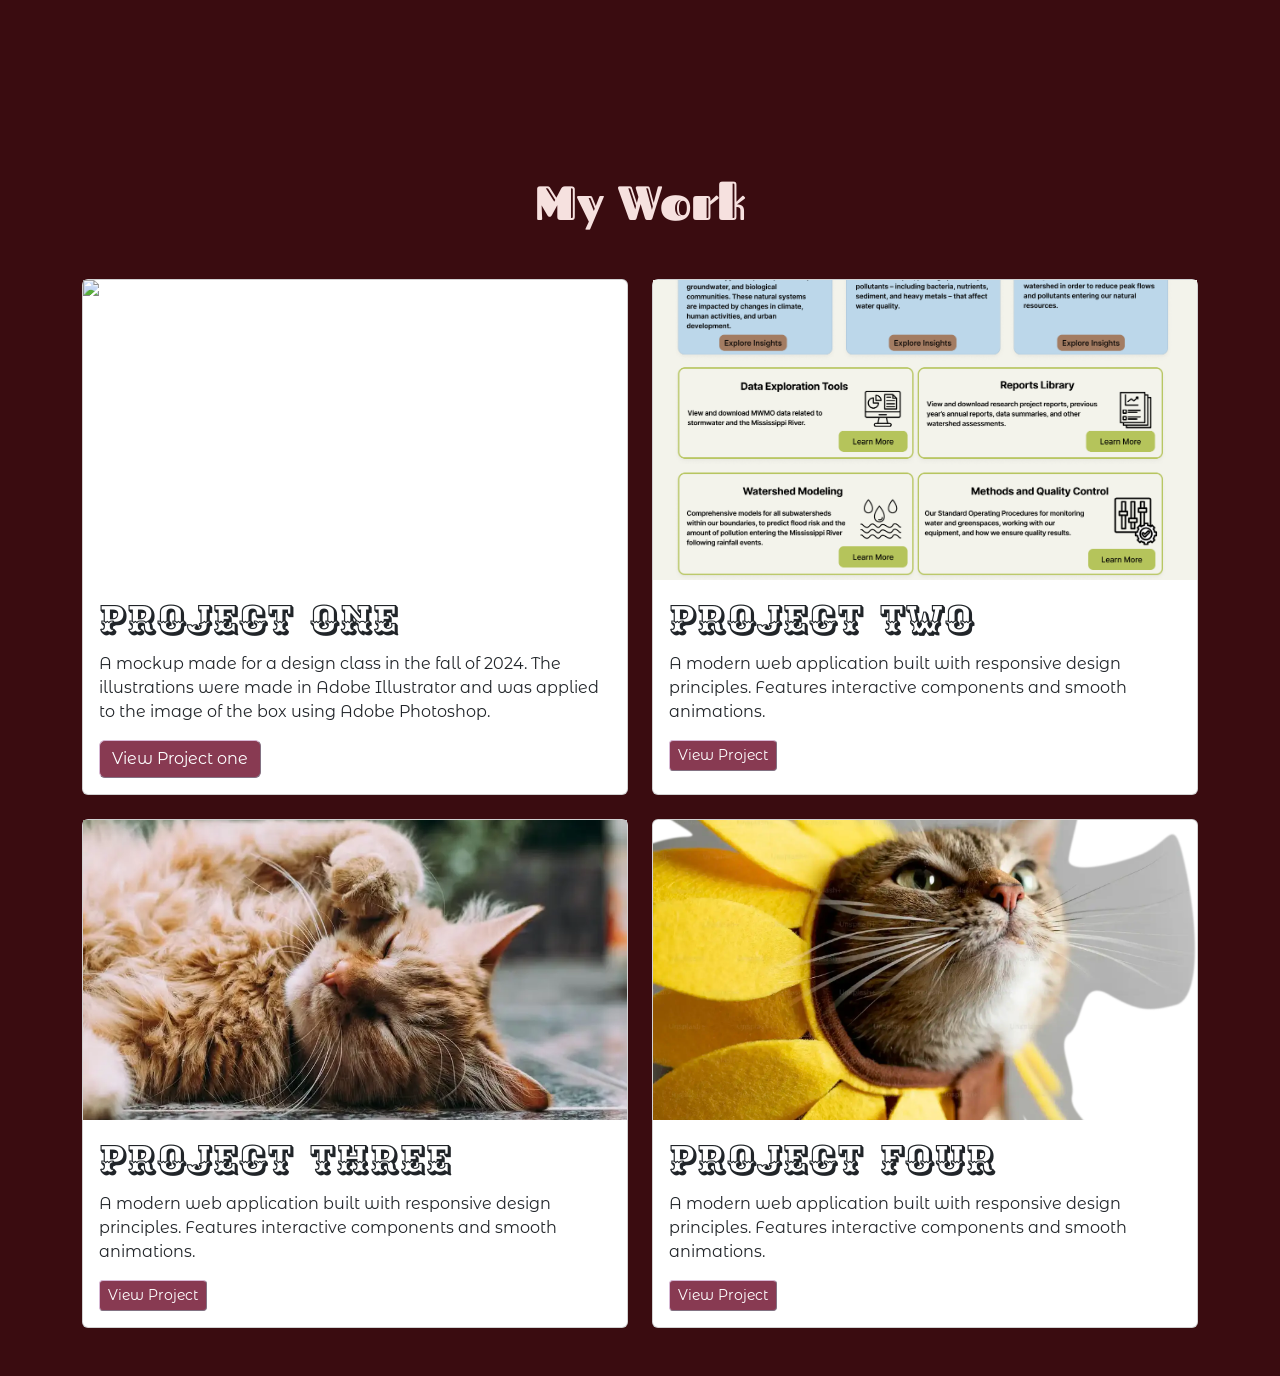
==== commit 411ba7e6: "added images" ====
--- a/index.html
+++ b/index.html
@@ -76,10 +76,10 @@
             <img src="images/ProductBox.png">
         </div>
         <div class="carousel-item">
-            <img src="images/catfriend.webp">
-        </div>
-        <div class="carousel-item">
-            <img src="images/catkeyboard.webp">
+            <img src="images/MonitoringInsights_6May26.png">
+        </div>
+        <div class="carousel-item">
+            <img src="images/NaturalResources_6May26.png">
         </div>
         <div class="carousel-item">
             <img src="images/sunflowercat.webp">
@@ -132,7 +132,7 @@
 
           <div class="col-md-6">
             <div class="card h-100 work-card">
-              <img src="images/catkeyboard.webp" />
+              <img src="images/MonitoringInsights_6May26.png" />
               <div class="card-body">
                 <h5 class="card-title">Project Two</h5>
                 <p class="card-text">
